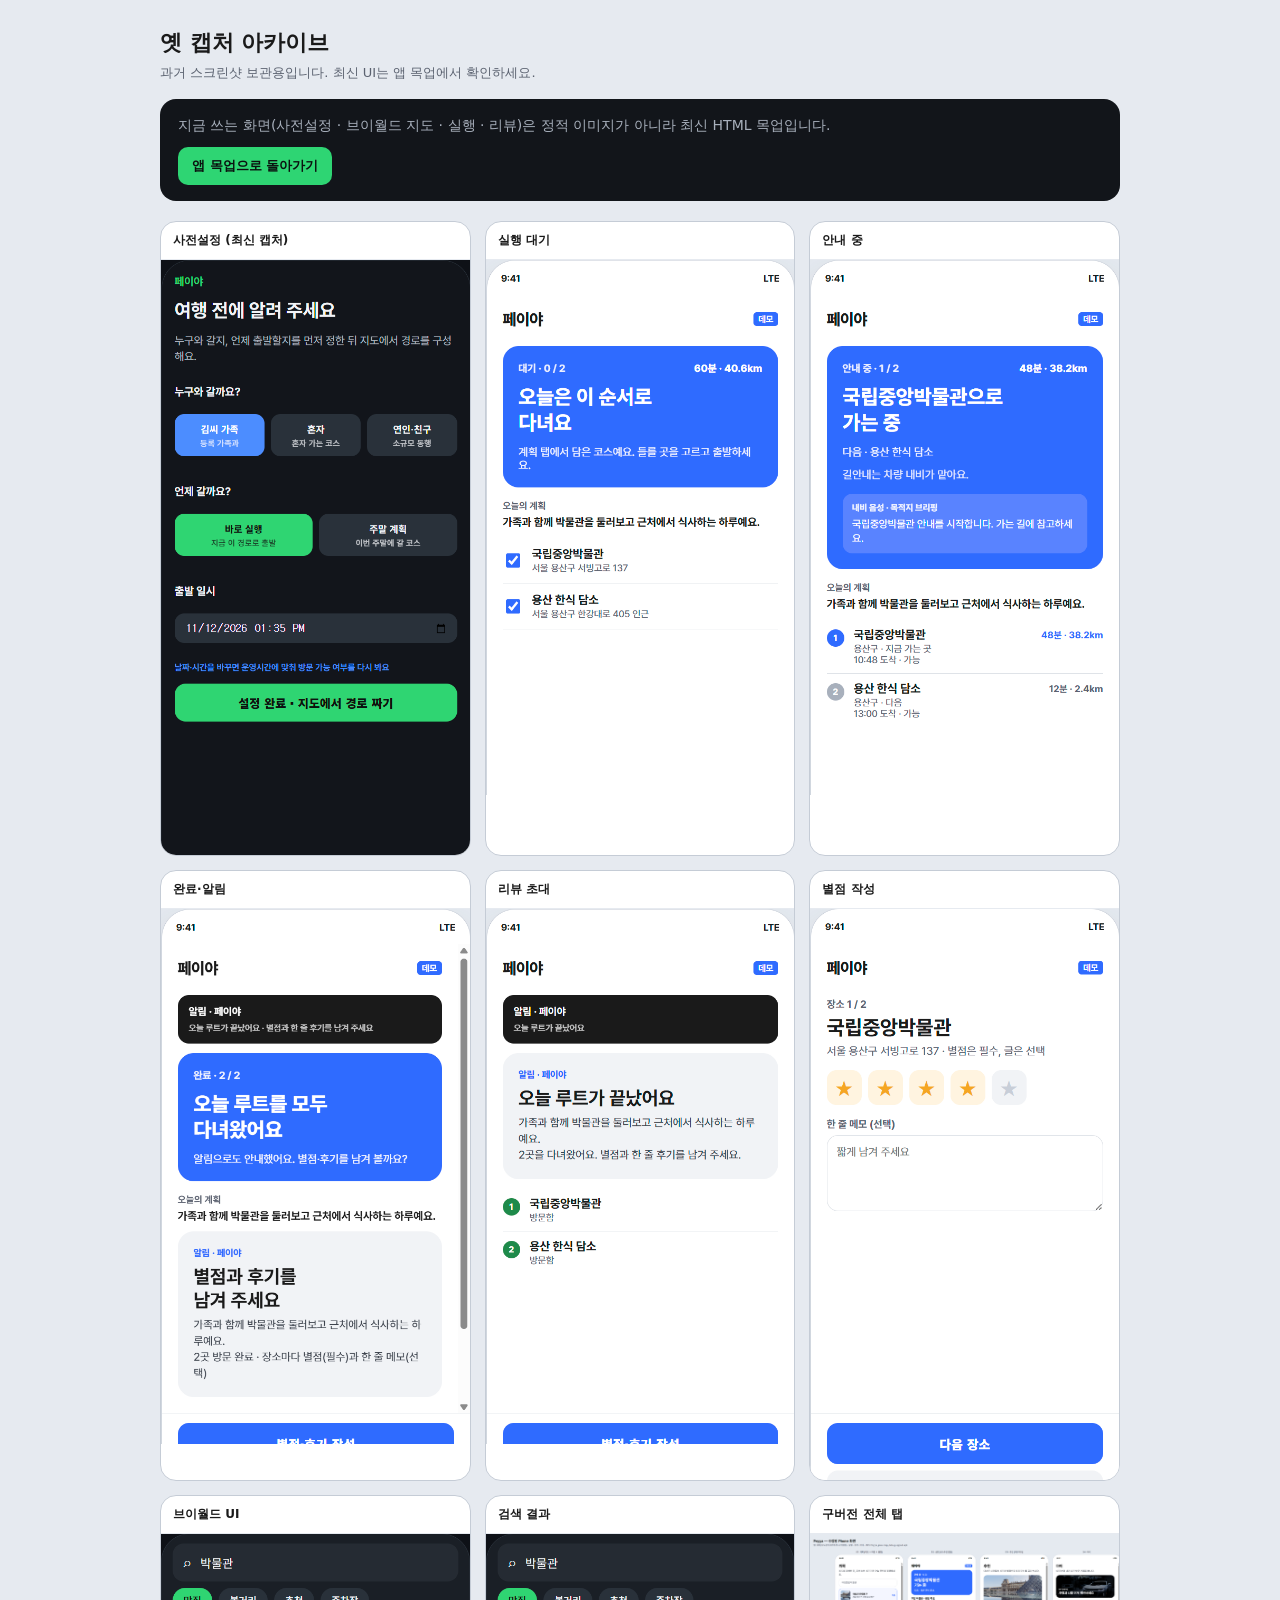
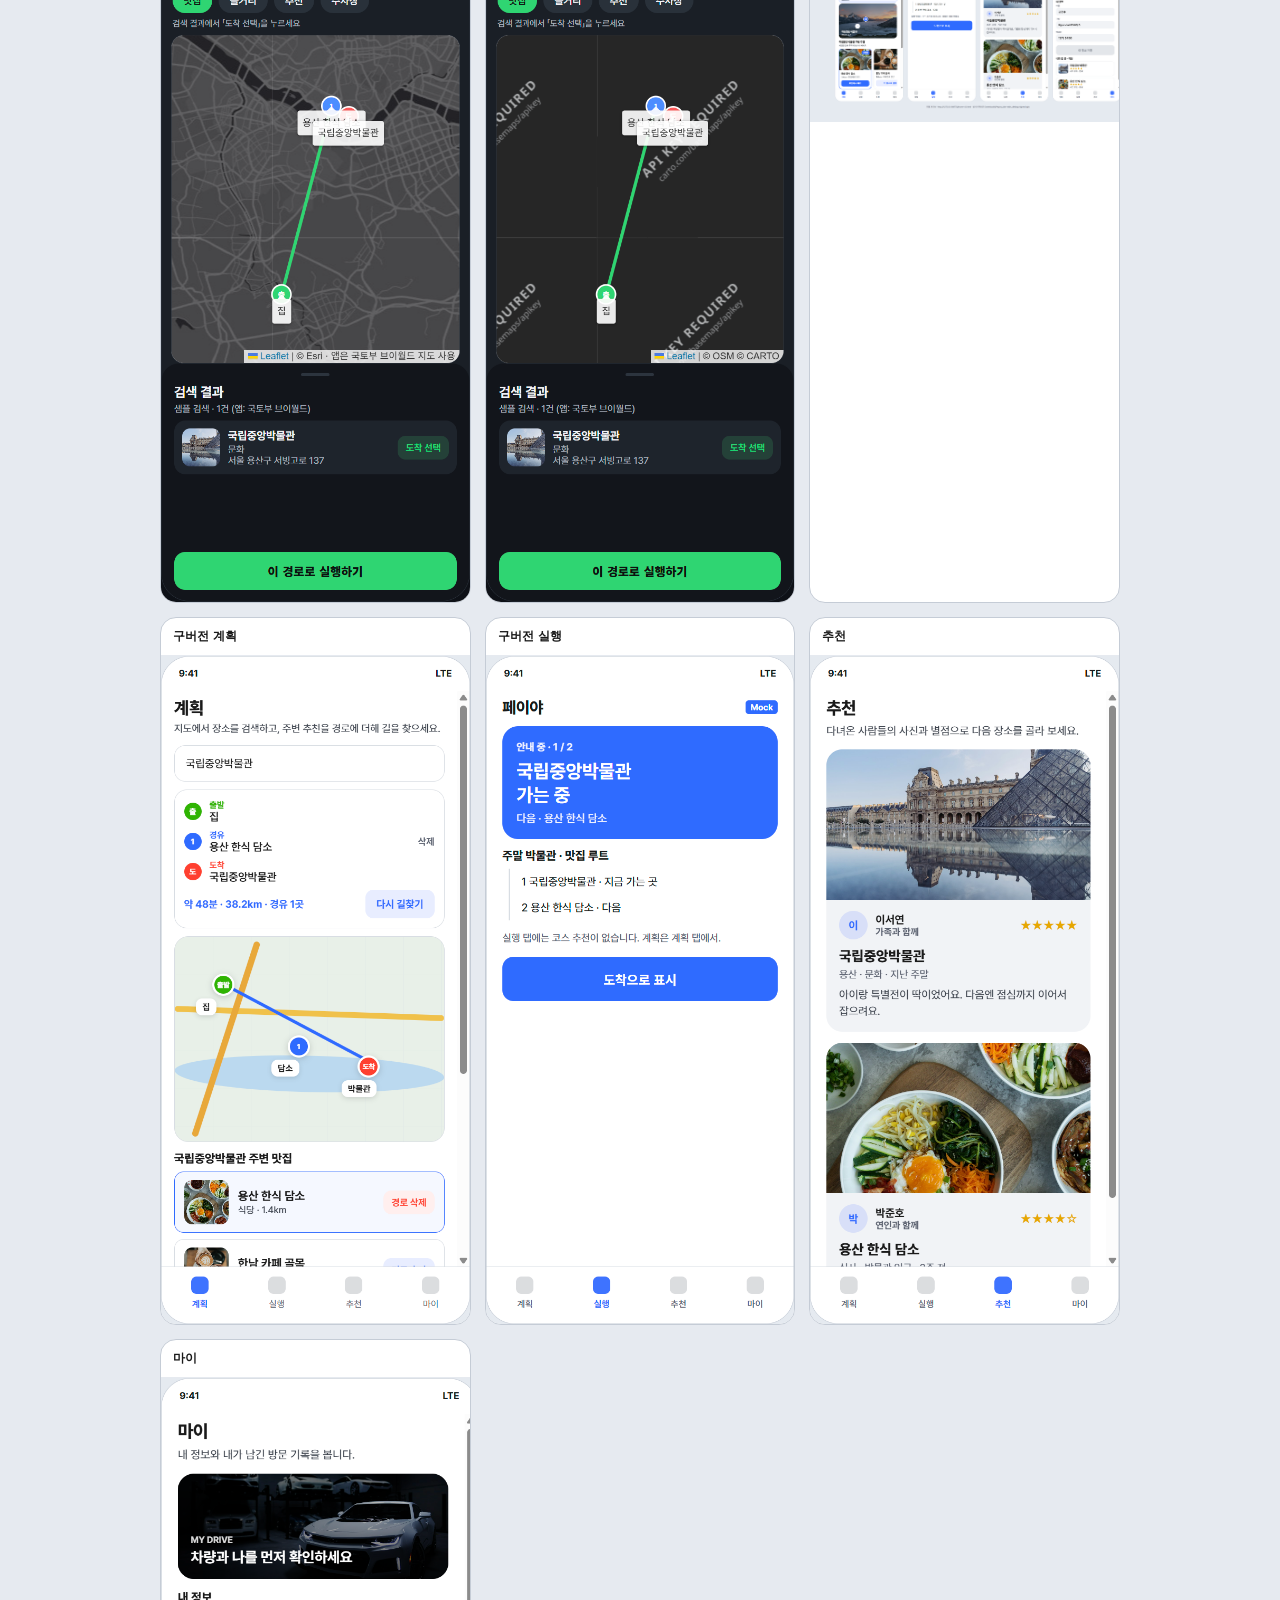
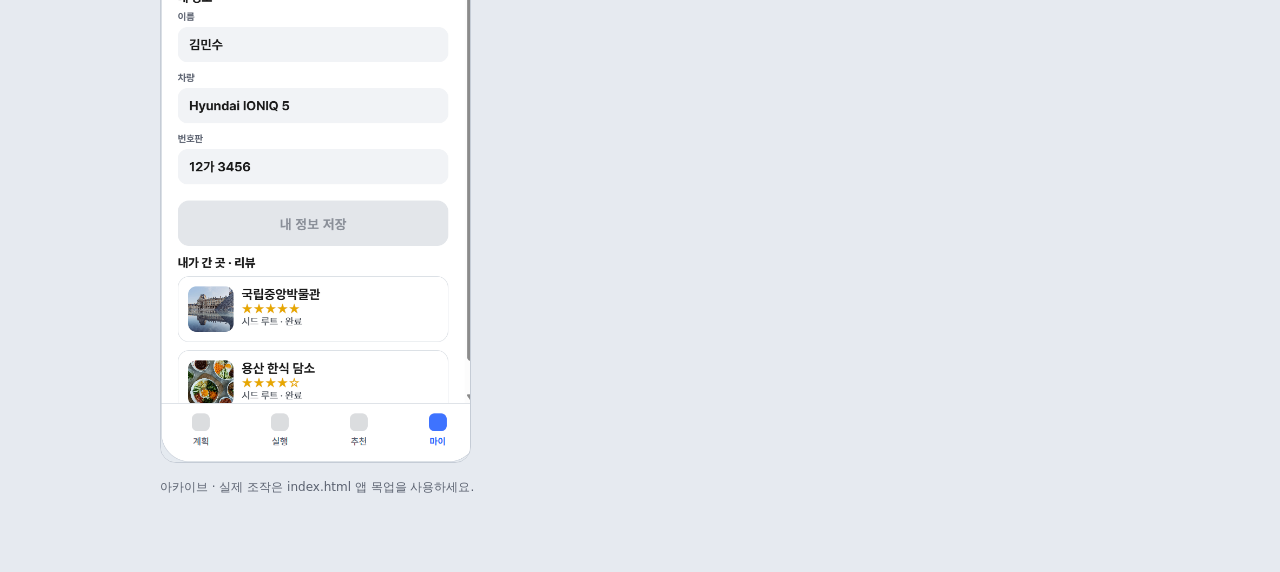
==== docs/ui-previews/gallery.html @ c5b2174f "feat(plan-execute-review): 사전설정·브이월드 계획·실행 완료 리뷰와 앱 목업 계획 탭에 동승/출발/영업시간 가능성과 VWorld 검색을 붙이고, 실행 완료 시" ====
<!DOCTYPE html>
<html lang="ko">
<head>
<meta charset="utf-8" />
<meta name="viewport" content="width=device-width, initial-scale=1" />
<title>Peyya — 옛 캡처 아카이브</title>
<style>
  body {
    margin: 0; padding: 28px 20px 64px;
    font-family: "Pretendard","Noto Sans KR",system-ui,sans-serif;
    background: #E6EAF0; color: #1A1A1A;
  }
  .wrap { max-width: 960px; margin: 0 auto; }
  h1 { font-size: 22px; margin: 0 0 6px; }
  .sub { color: #5B6270; font-size: 13px; margin: 0 0 16px; line-height: 1.45; }
  .banner {
    background: #12151A; color: #F2F4F7; border-radius: 16px; padding: 16px 18px;
    margin-bottom: 20px;
  }
  .banner p { margin: 0 0 12px; font-size: 14px; color: #A8B0BC; line-height: 1.45; }
  .banner a {
    display: inline-block; text-decoration: none; background: #2ED573; color: #0B1210;
    border-radius: 10px; padding: 10px 14px; font-size: 13px; font-weight: 800;
  }
  .grid {
    display: grid; grid-template-columns: repeat(auto-fit, minmax(240px, 1fr)); gap: 14px;
  }
  figure {
    margin: 0; background: #fff; border: 1px solid #C5CCD6; border-radius: 16px; overflow: hidden;
  }
  figcaption { padding: 10px 12px; font-size: 12px; font-weight: 700; border-bottom: 1px solid #E6EAF0; }
  img { display: block; width: 100%; height: auto; background: #F1F3F6; }
  .note { margin-top: 16px; font-size: 12px; color: #5B6270; }
</style>
</head>
<body>
  <div class="wrap">
    <h1>옛 캡처 아카이브</h1>
    <p class="sub">과거 스크린샷 보관용입니다. 최신 UI는 앱 목업에서 확인하세요.</p>
    <div class="banner">
      <p>지금 쓰는 화면(사전설정 · 브이월드 지도 · 실행 · 리뷰)은 정적 이미지가 아니라 최신 HTML 목업입니다.</p>
      <a href="index.html">앱 목업으로 돌아가기</a>
    </div>
    <div class="grid">
      <figure><figcaption>사전설정 (최신 캡처)</figcaption><img src="peyya-plan-prefs.png" alt="" /></figure>
      <figure><figcaption>실행 대기</figcaption><img src="peyya-execute-idle.png" alt="" /></figure>
      <figure><figcaption>안내 중</figcaption><img src="peyya-execute-nav.png" alt="" /></figure>
      <figure><figcaption>완료·알림</figcaption><img src="peyya-execute-done.png" alt="" /></figure>
      <figure><figcaption>리뷰 초대</figcaption><img src="peyya-review-invite.png" alt="" /></figure>
      <figure><figcaption>별점 작성</figcaption><img src="peyya-review-rating.png" alt="" /></figure>
      <figure><figcaption>브이월드 UI</figcaption><img src="peyya-plan-vworld-ui.png" alt="" /></figure>
      <figure><figcaption>검색 결과</figcaption><img src="peyya-plan-search-results.png" alt="" /></figure>
      <figure><figcaption>구버전 전체 탭</figcaption><img src="peyya-all-tabs.png" alt="" /></figure>
      <figure><figcaption>구버전 계획</figcaption><img src="peyya-plan-naver.png" alt="" /></figure>
      <figure><figcaption>구버전 실행</figcaption><img src="peyya-execute-tab.png" alt="" /></figure>
      <figure><figcaption>추천</figcaption><img src="peyya-recommend-tab.png" alt="" /></figure>
      <figure><figcaption>마이</figcaption><img src="peyya-my-tab.png" alt="" /></figure>
    </div>
    <p class="note">아카이브 · 실제 조작은 index.html 앱 목업을 사용하세요.</p>
  </div>
</body>
</html>
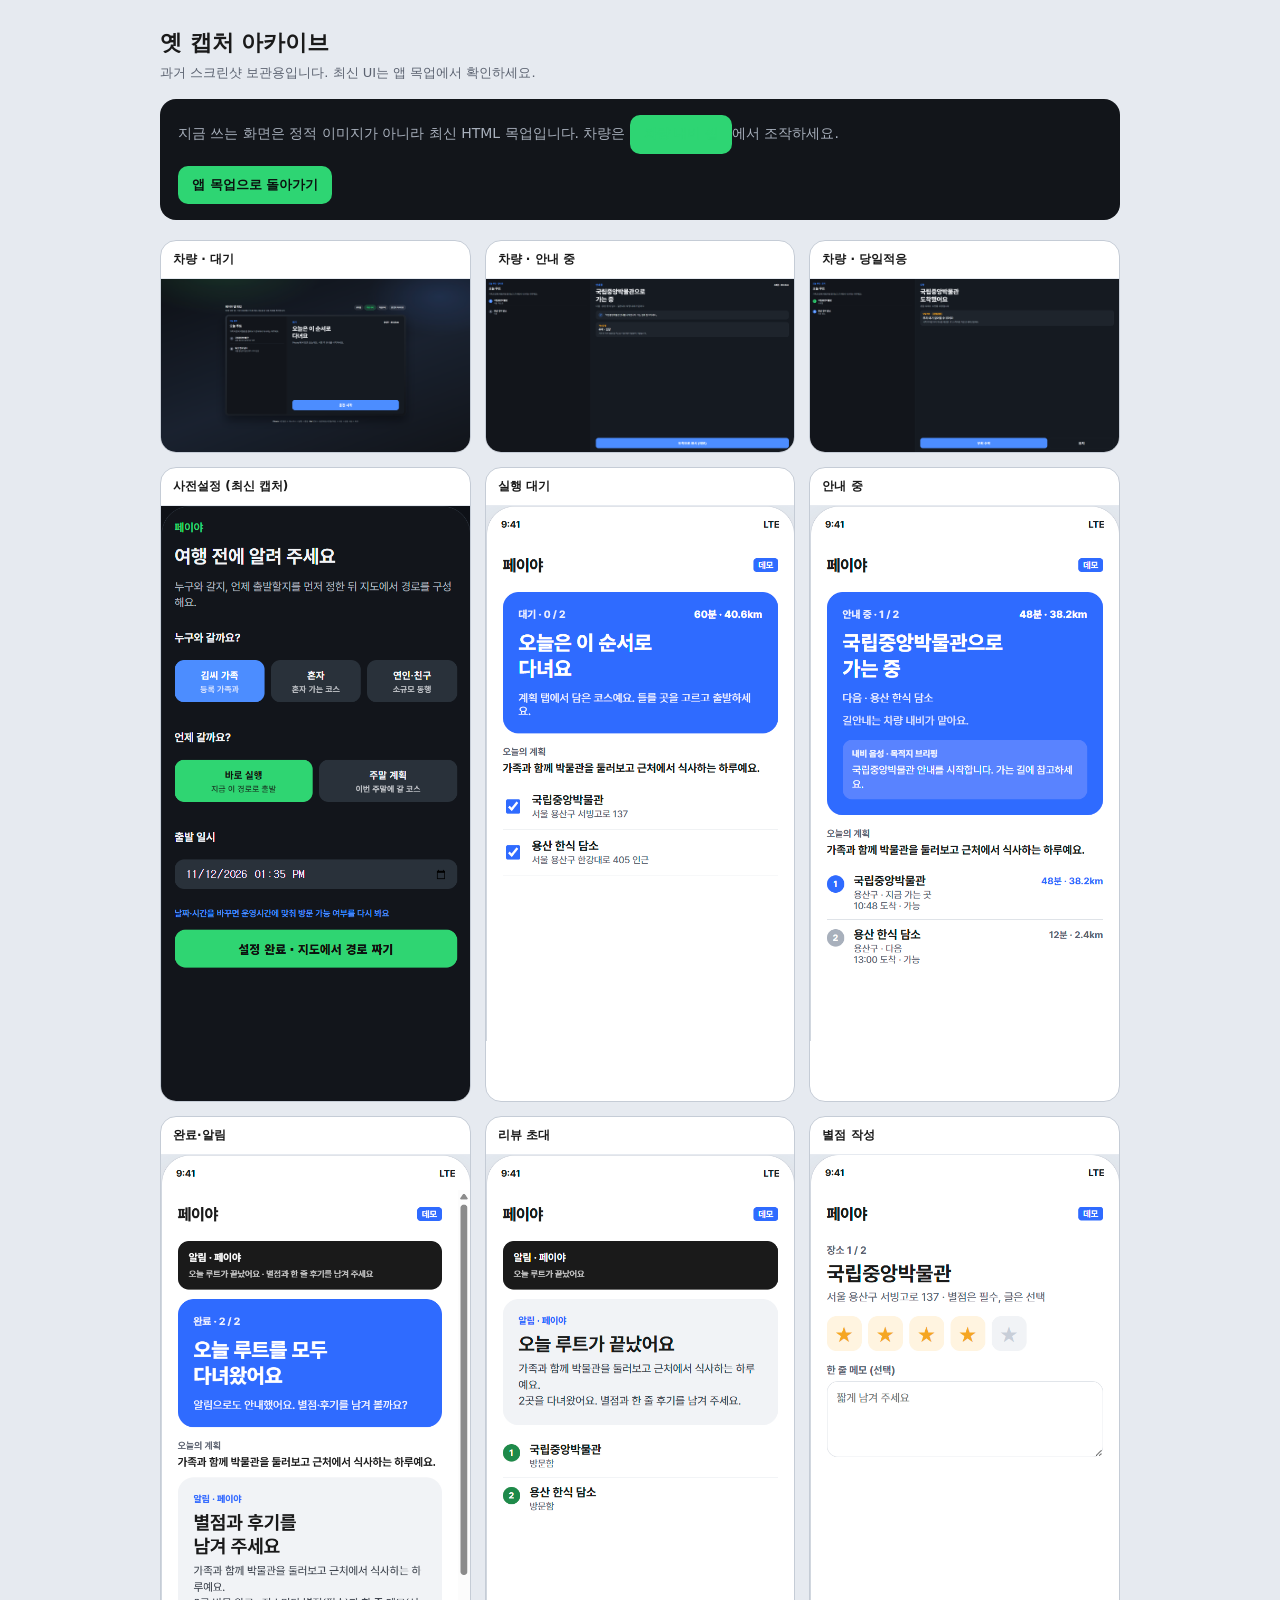
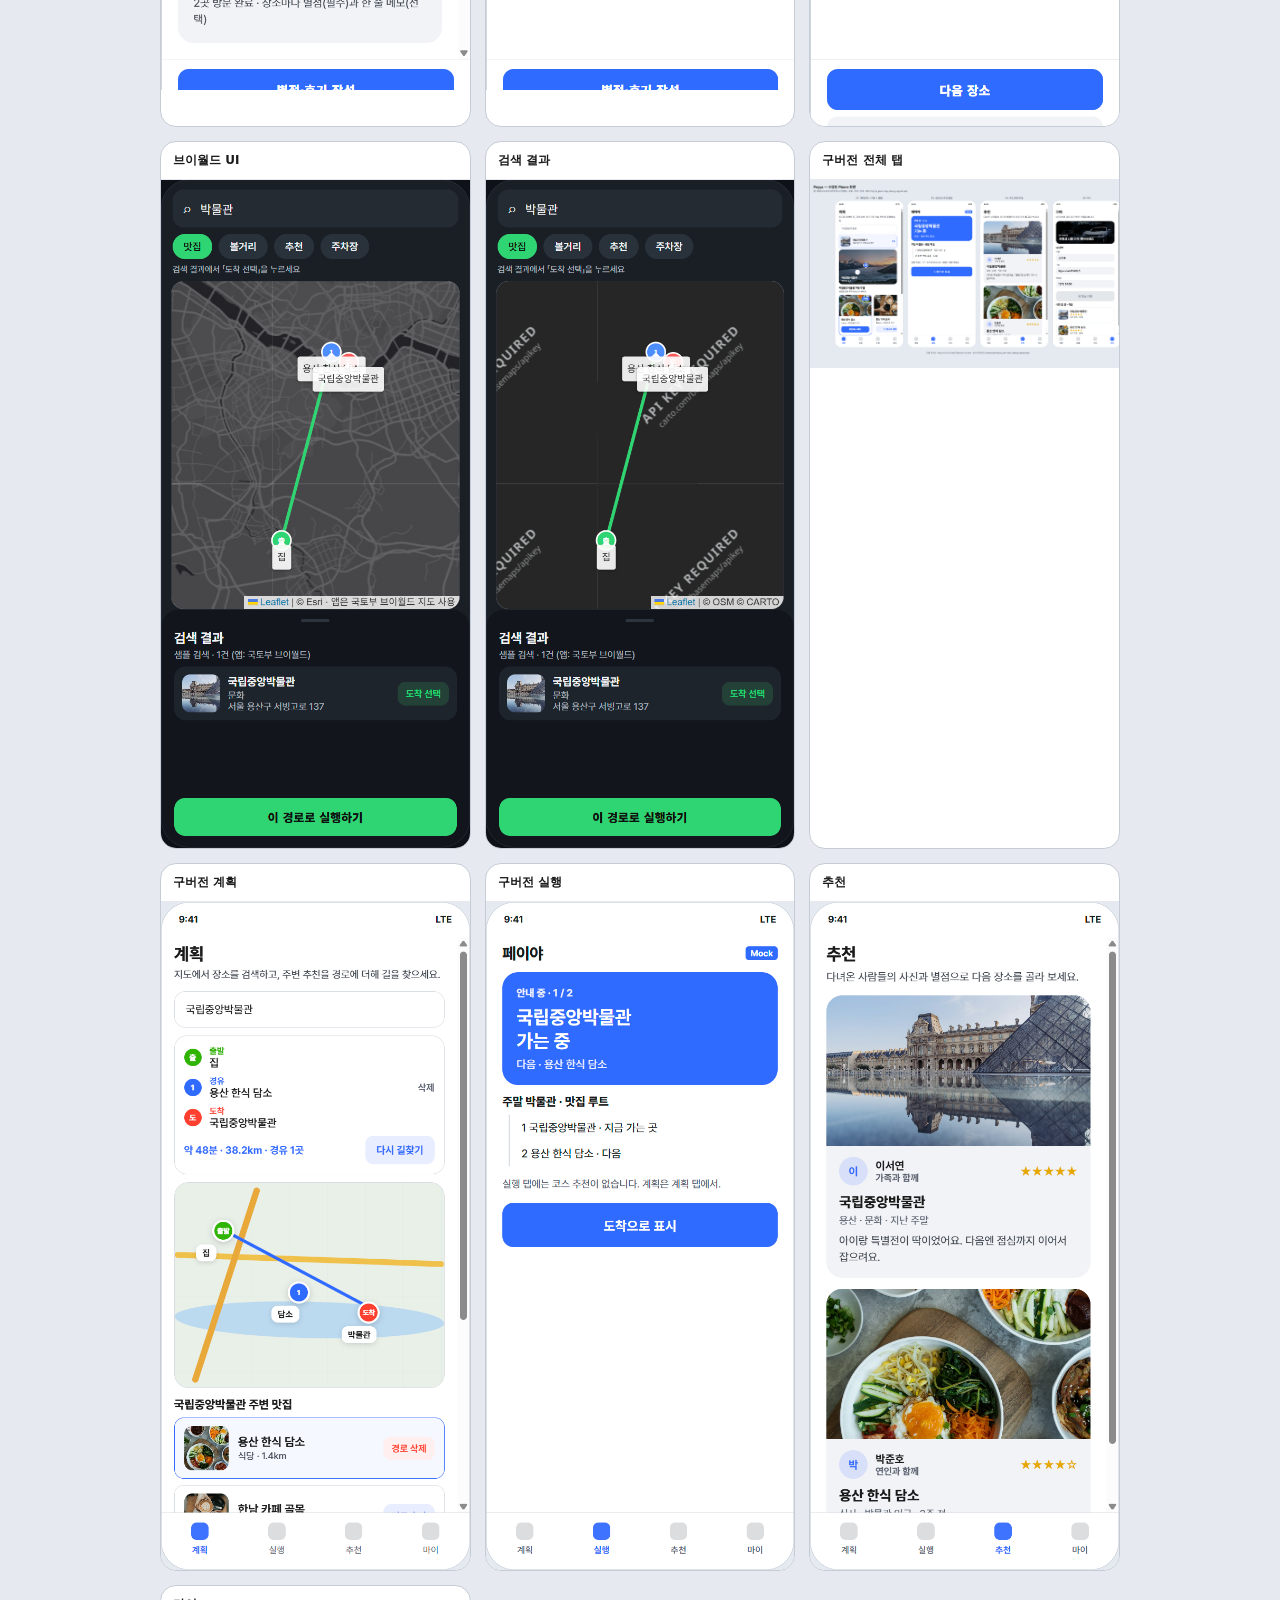
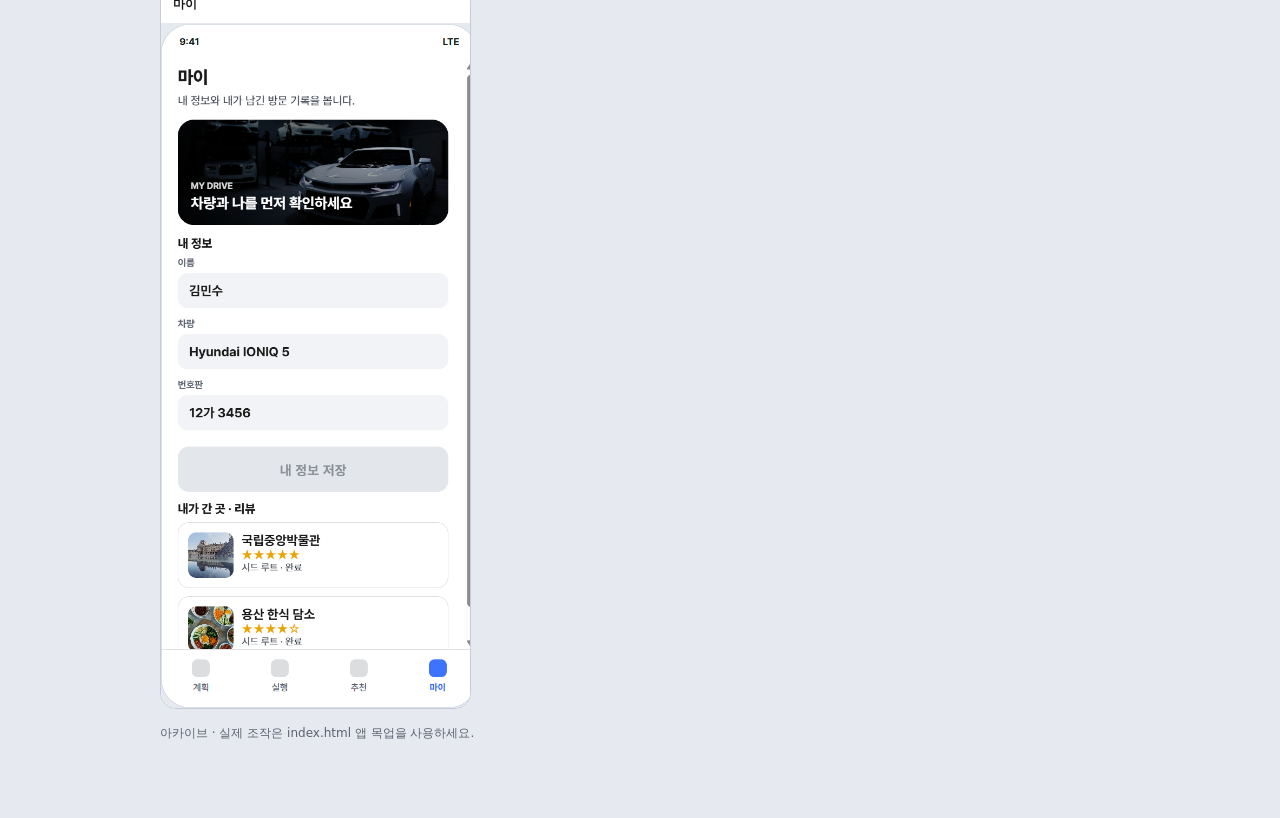
==== commit b4c77076: "feat(car-widget-recommend): 본내비+위젯 차량 UX와 코스 테마 추천 차량은 좌측 시스템 내비·우측 페이야 위젯(자동 도착·팁·음성)으로 맞추고, 추천 탭은 " ====
--- a/docs/ui-previews/gallery.html
+++ b/docs/ui-previews/gallery.html
@@ -38,10 +38,13 @@
     <h1>옛 캡처 아카이브</h1>
     <p class="sub">과거 스크린샷 보관용입니다. 최신 UI는 앱 목업에서 확인하세요.</p>
     <div class="banner">
-      <p>지금 쓰는 화면(사전설정 · 브이월드 지도 · 실행 · 리뷰)은 정적 이미지가 아니라 최신 HTML 목업입니다.</p>
+      <p>지금 쓰는 화면은 정적 이미지가 아니라 최신 HTML 목업입니다. 차량은 <a href="index.html?shell=car" style="color:#2ED573">차량 내비 셸</a>에서 조작하세요.</p>
       <a href="index.html">앱 목업으로 돌아가기</a>
     </div>
     <div class="grid">
+      <figure><figcaption>차량 · 대기</figcaption><img src="peyya-car-shell.png" alt="" /></figure>
+      <figure><figcaption>차량 · 안내 중</figcaption><img src="peyya-car-nav.png" alt="" /></figure>
+      <figure><figcaption>차량 · 당일적응</figcaption><img src="peyya-car-adapt.png" alt="" /></figure>
       <figure><figcaption>사전설정 (최신 캡처)</figcaption><img src="peyya-plan-prefs.png" alt="" /></figure>
       <figure><figcaption>실행 대기</figcaption><img src="peyya-execute-idle.png" alt="" /></figure>
       <figure><figcaption>안내 중</figcaption><img src="peyya-execute-nav.png" alt="" /></figure>
